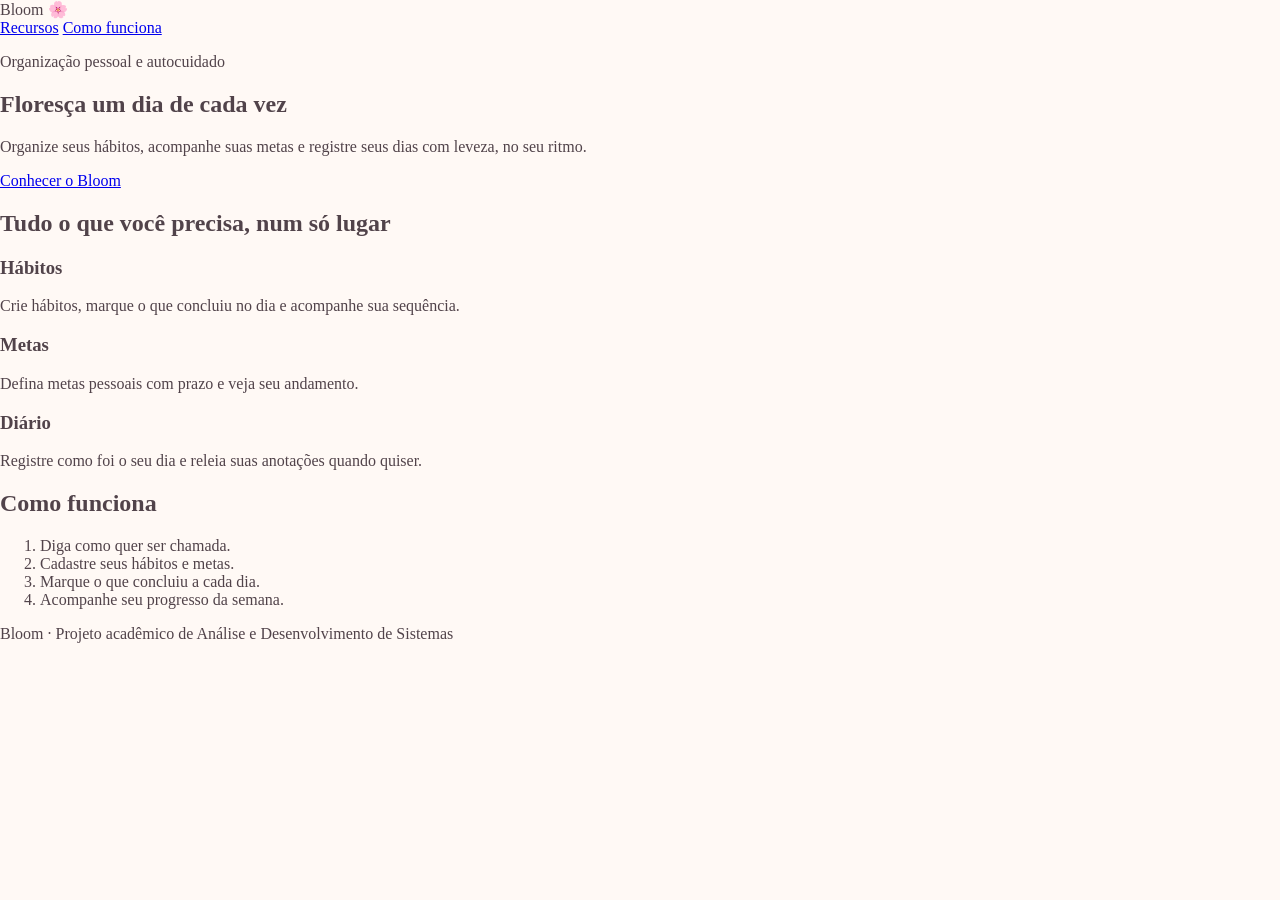
==== index.html @ fab90d2f "feat: cria estrutura HTML da landing page" ====
<!DOCTYPE html>
<html lang="pt-BR">
<head>
  <meta charset="UTF-8">
  <meta name="viewport" content="width=device-width, initial-scale=1.0">
  <title>Bloom - Floresça um dia de cada vez</title>
  <link rel="preconnect" href="https://fonts.googleapis.com">
  <link href="https://fonts.googleapis.com/css2?family=Playfair+Display:wght@500;600&family=Nunito:wght@400;600&display=swap" rel="stylesheet">
  <link rel="stylesheet" href="css/style.css">
</head>
<body>

  <header class="topo">
    <span class="logo">Bloom 🌸</span>
    <nav class="menu">
      <a href="#recursos">Recursos</a>
      <a href="#como-funciona">Como funciona</a>
    </nav>
  </header>

  <main>
    <section class="hero">
      <p class="hero-etiqueta">Organização pessoal e autocuidado</p>
      <h1>Floresça um dia de cada vez</h1>
      <p class="hero-texto">
        Organize seus hábitos, acompanhe suas metas e registre seus dias
        com leveza, no seu ritmo.
      </p>
      <a class="botao" href="#recursos">Conhecer o Bloom</a>
    </section>

    <section class="secao" id="recursos">
      <h2>Tudo o que você precisa, num só lugar</h2>
      <div class="cartoes">
        <article class="cartao">
          <h3>Hábitos</h3>
          <p>Crie hábitos, marque o que concluiu no dia e acompanhe sua sequência.</p>
        </article>
        <article class="cartao">
          <h3>Metas</h3>
          <p>Defina metas pessoais com prazo e veja seu andamento.</p>
        </article>
        <article class="cartao">
          <h3>Diário</h3>
          <p>Registre como foi o seu dia e releia suas anotações quando quiser.</p>
        </article>
      </div>
    </section>

    <section class="secao secao-sage" id="como-funciona">
      <h2>Como funciona</h2>
      <ol class="passos">
        <li>Diga como quer ser chamada.</li>
        <li>Cadastre seus hábitos e metas.</li>
        <li>Marque o que concluiu a cada dia.</li>
        <li>Acompanhe seu progresso da semana.</li>
      </ol>
    </section>
  </main>

  <footer class="rodape">
    <p>Bloom · Projeto acadêmico de Análise e Desenvolvimento de Sistemas</p>
  </footer>

</body>
</html>
---- css/style.css ----
:root {
  --rosa-pastel: #F8DCE8;
  --rosa-blush: #EFB7CC;
  --creme: #FFF9F5;
  --branco: #FFFFFF;
  --verde-sage: #C8D8C0;
  --texto: #51434A;
}

body {
  background-color: var(--creme);
  color: var(--texto);
  font-family: Georgia, serif;
  margin: 0;
}
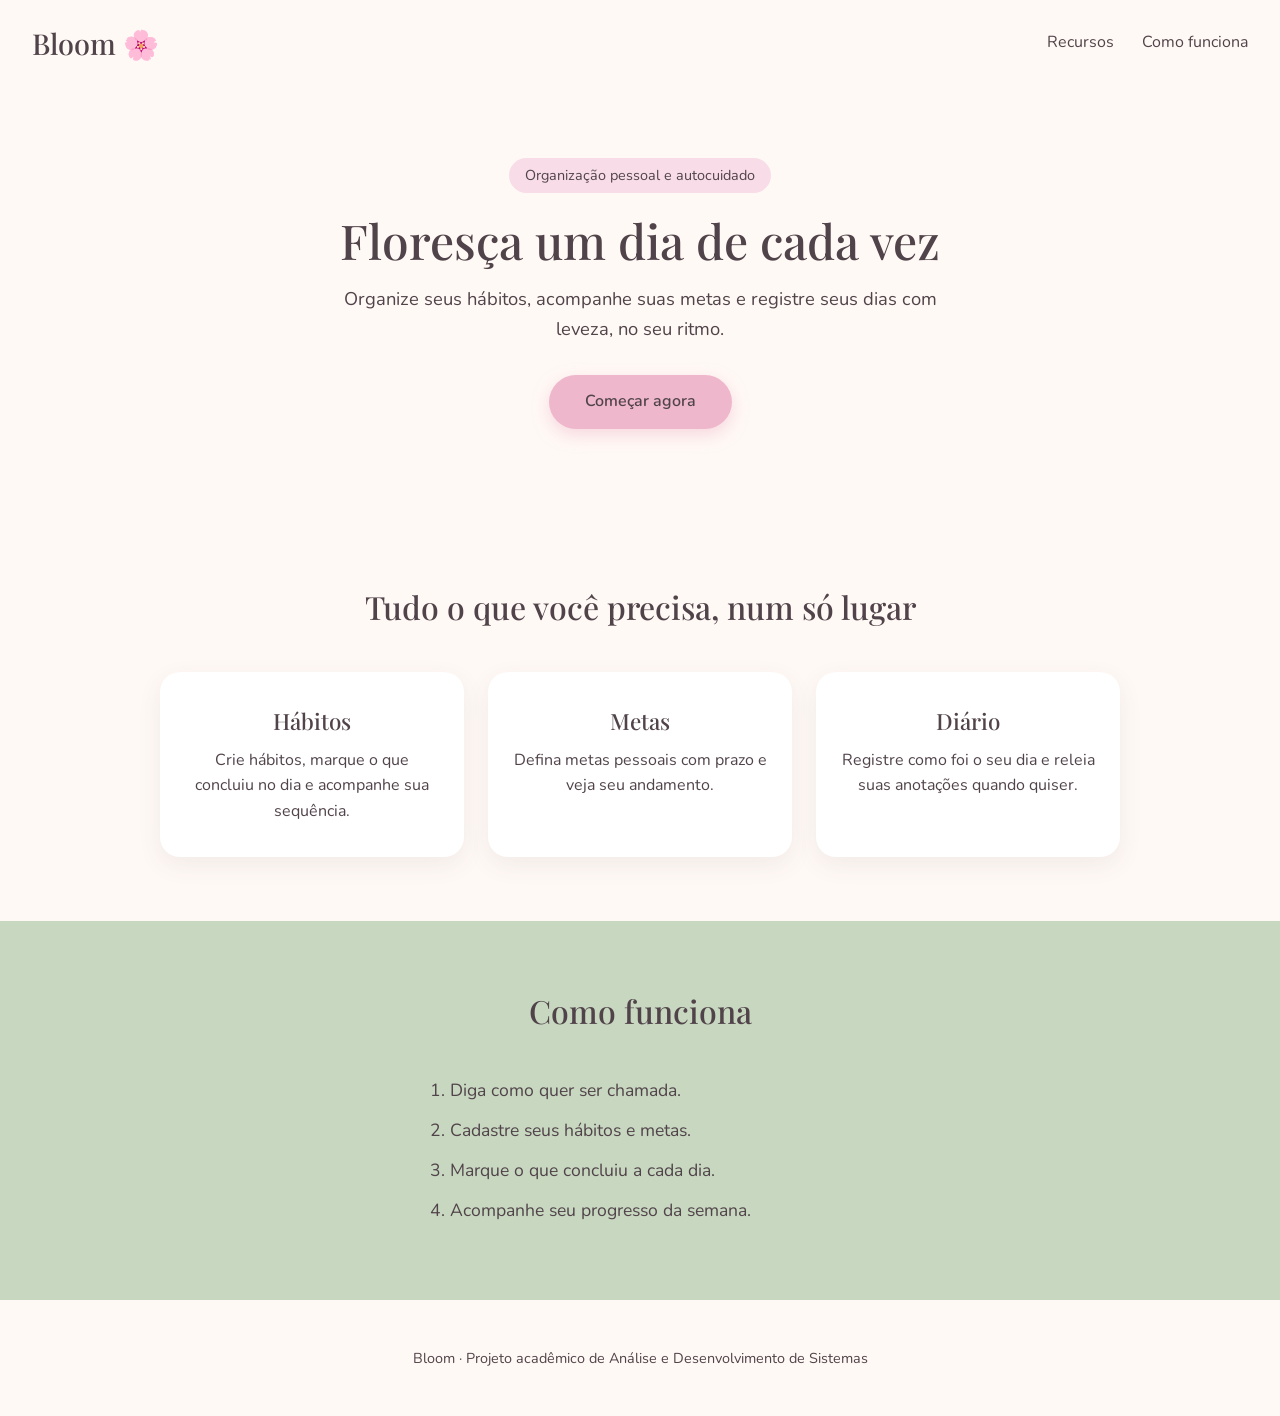
==== commit 2753193f: "fix: liga landing page à página de hábitos" ====
--- a/index.html
+++ b/index.html
@@ -26,7 +26,7 @@
         Organize seus hábitos, acompanhe suas metas e registre seus dias
         com leveza, no seu ritmo.
       </p>
-      <a class="botao" href="#recursos">Conhecer o Bloom</a>
+      <a class="botao" href="pages/habitos.html">Começar agora</a>
     </section>
 
     <section class="secao" id="recursos">
--- a/css/style.css
+++ b/css/style.css
@@ -7,9 +7,159 @@
   --texto: #51434A;
 }
 
+* {
+  box-sizing: border-box;
+}
+
 body {
+  margin: 0;
   background-color: var(--creme);
   color: var(--texto);
-  font-family: Georgia, serif;
+  font-family: 'Nunito', Georgia, sans-serif;
+  line-height: 1.6;
+}
+
+h1, h2, h3, .logo {
+  font-family: 'Playfair Display', Georgia, serif;
+  font-weight: 500;
+}
+
+/* Topo */
+.topo {
+  display: flex;
+  justify-content: space-between;
+  align-items: center;
+  padding: 20px 32px;
+}
+
+.logo {
+  font-size: 1.8rem;
+  color: var(--texto);
+}
+
+.menu a {
+  margin-left: 24px;
+  color: var(--texto);
+  text-decoration: none;
+}
+
+.menu a:hover {
+  color: var(--rosa-blush);
+}
+
+/* Início da página */
+.hero {
+  max-width: 680px;
+  margin: 0 auto;
+  padding: 72px 24px 88px;
+  text-align: center;
+}
+
+.hero-etiqueta {
+  display: inline-block;
+  margin: 0 0 20px;
+  padding: 6px 16px;
+  background-color: var(--rosa-pastel);
+  border-radius: 999px;
+  font-size: 0.9rem;
+}
+
+.hero h1 {
+  margin: 0 0 16px;
+  font-size: 3rem;
+  line-height: 1.15;
+}
+
+.hero-texto {
+  margin: 0 0 32px;
+  font-size: 1.15rem;
+}
+
+/* Botão */
+.botao {
+  display: inline-block;
+  padding: 14px 36px;
+  background-color: var(--rosa-blush);
+  color: var(--texto);
+  text-decoration: none;
+  font-weight: 600;
+  border-radius: 999px;
+  box-shadow: 0 6px 16px rgba(239, 183, 204, 0.5);
+  transition: transform 0.2s ease;
+}
+
+.botao:hover {
+  transform: translateY(-2px);
+}
+
+/* Seções */
+.secao {
+  padding: 64px 24px;
+  text-align: center;
+}
+
+.secao h2 {
+  margin: 0 0 40px;
+  font-size: 2rem;
+}
+
+.secao-sage {
+  background-color: var(--verde-sage);
+}
+
+/* Cartões */
+.cartoes {
+  display: grid;
+  grid-template-columns: repeat(auto-fit, minmax(240px, 1fr));
+  gap: 24px;
+  max-width: 960px;
+  margin: 0 auto;
+}
+
+.cartao {
+  padding: 32px 24px;
+  background-color: var(--branco);
+  border-radius: 20px;
+  box-shadow: 0 8px 24px rgba(81, 67, 74, 0.08);
+}
+
+.cartao h3 {
+  margin: 0 0 8px;
+  font-size: 1.4rem;
+}
+
+.cartao p {
   margin: 0;
 }
+
+/* Lista de passos */
+.passos {
+  max-width: 420px;
+  margin: 0 auto;
+  padding: 0;
+  text-align: left;
+  list-style-position: inside;
+  font-size: 1.1rem;
+}
+
+.passos li {
+  margin-bottom: 12px;
+}
+
+/* Rodapé */
+.rodape {
+  padding: 32px 24px;
+  text-align: center;
+  font-size: 0.9rem;
+}
+
+/* Celular */
+@media (max-width: 600px) {
+  .topo {
+    padding: 16px;
+  }
+
+  .hero h1 {
+    font-size: 2.2rem;
+  }
+}
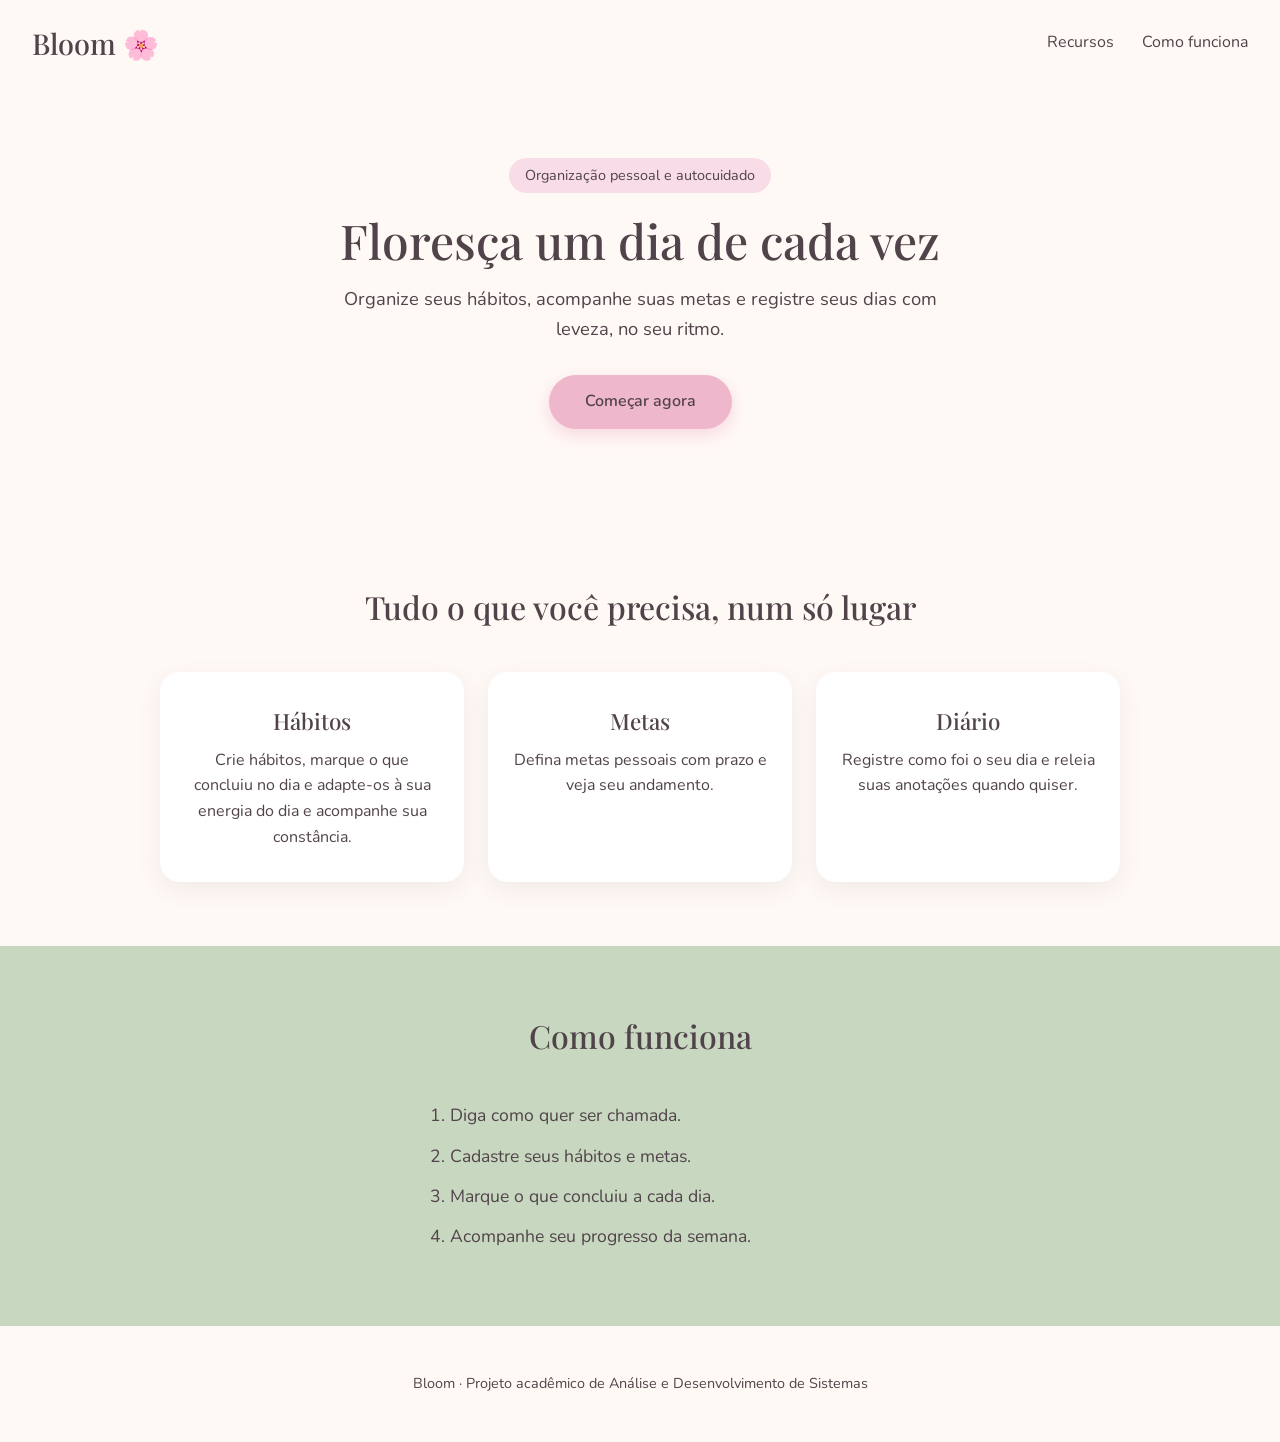
==== commit 6d714002: "Update index.html" ====
--- a/index.html
+++ b/index.html
@@ -34,7 +34,7 @@
       <div class="cartoes">
         <article class="cartao">
           <h3>Hábitos</h3>
-          <p>Crie hábitos, marque o que concluiu no dia e acompanhe sua sequência.</p>
+          <p>Crie hábitos, marque o que concluiu no dia e adapte-os à sua energia do dia e acompanhe sua constância.</p>
         </article>
         <article class="cartao">
           <h3>Metas</h3>
